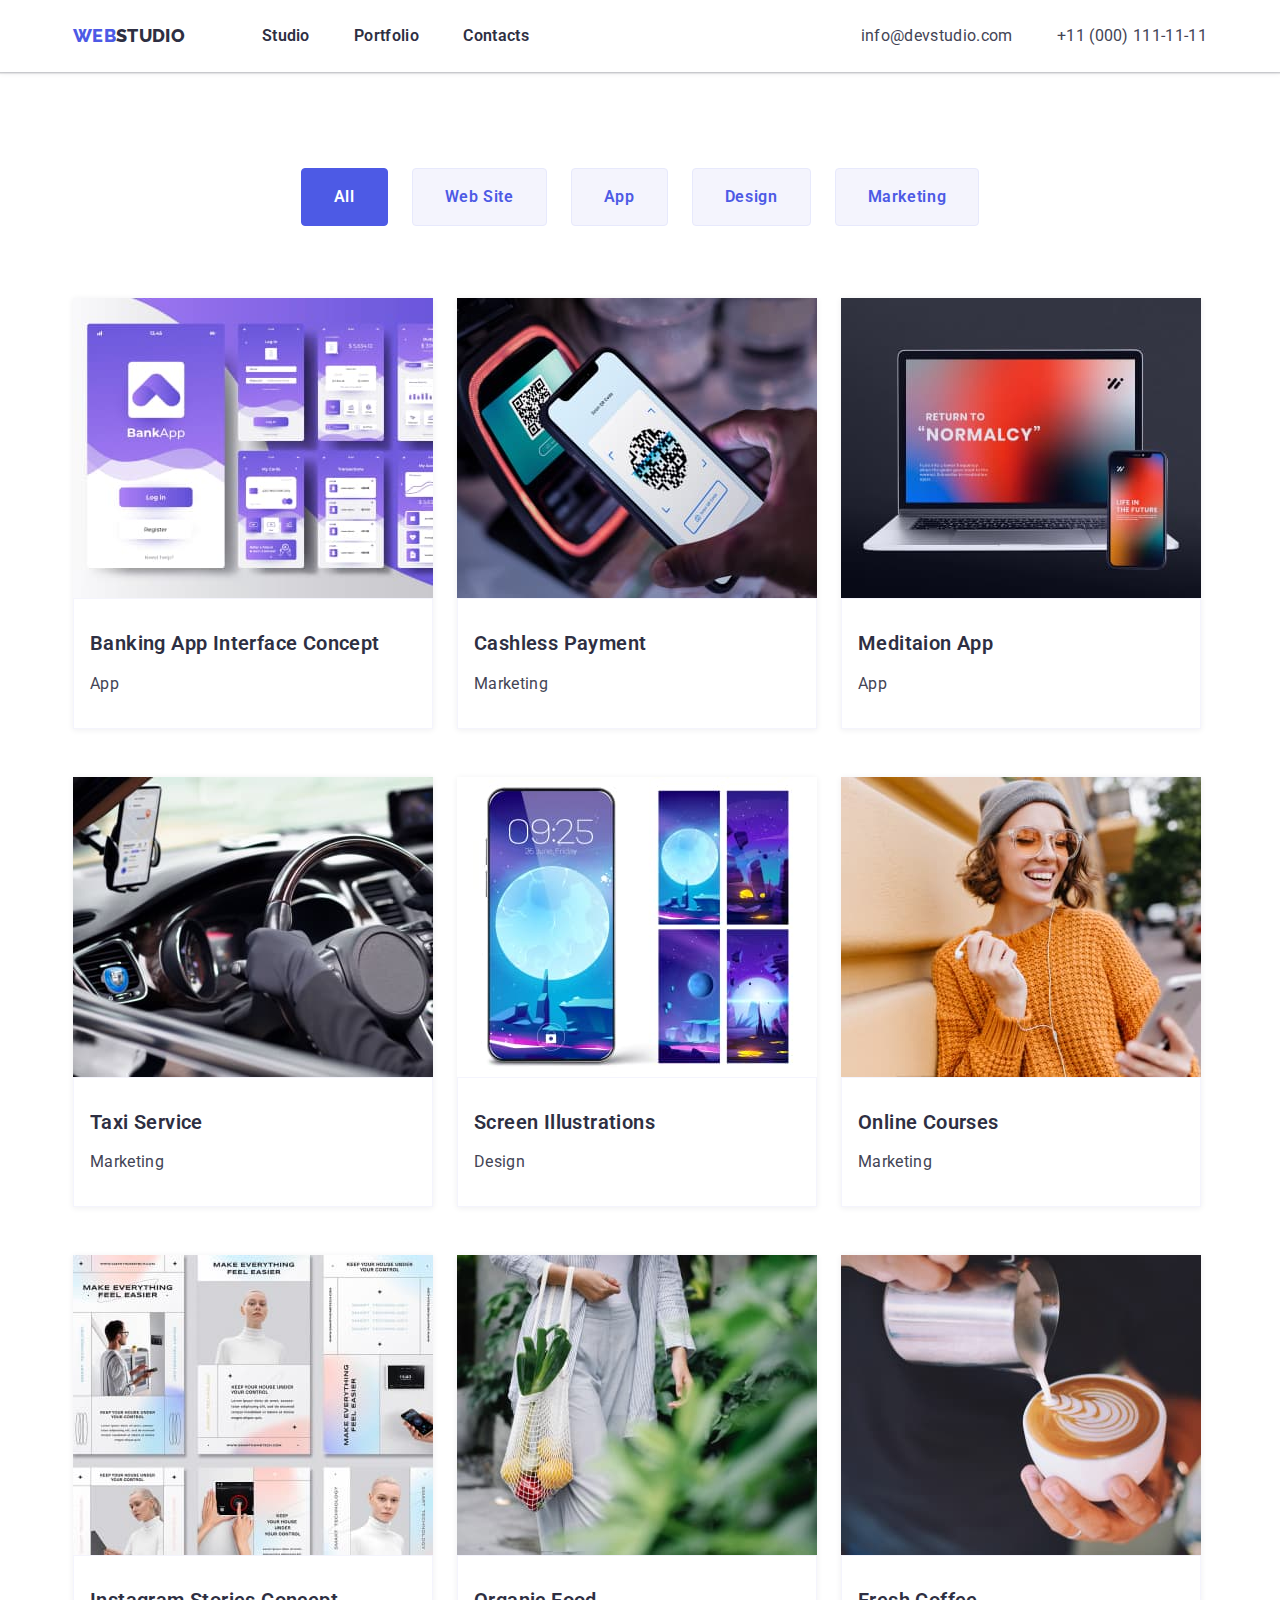
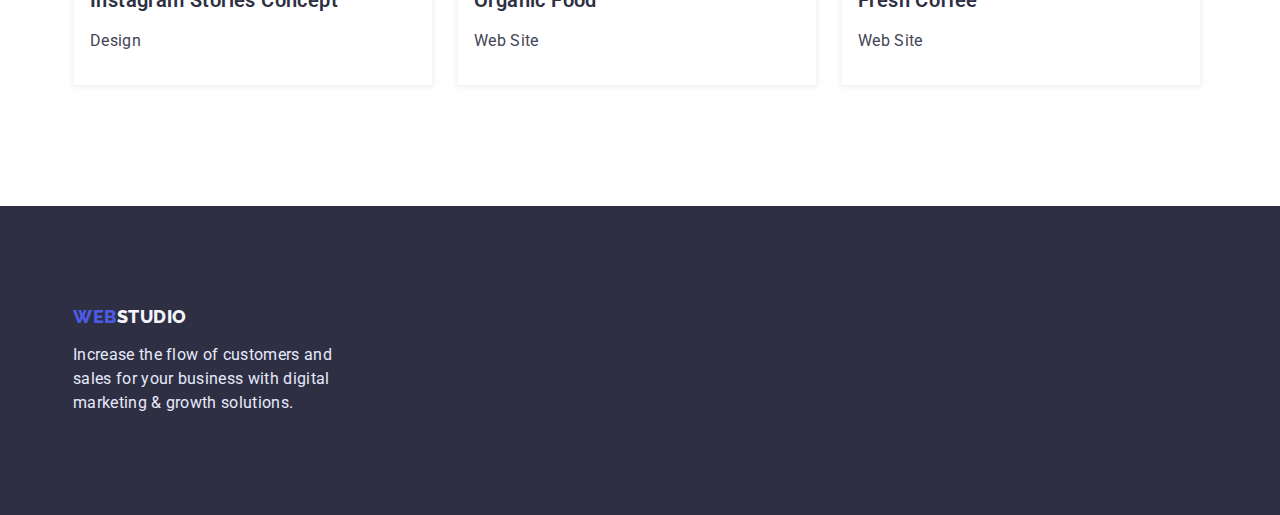
==== portfolio.html @ b6ad886c "Added HW_3" ====
<!DOCTYPE html>
<html lang="en">
  <head>
    <meta charset="utf-8"/>
    <meta content="IE=edge" http-equiv="X-UA-Compatible"/>
    <meta name="viewport" content="width=device-width, initial-scale=1.0"/>
    <title>Homework #2</title>
    <link rel="stylesheet" href="https://cdnjs.cloudflare.com/ajax/libs/modern-normalize/1.1.0/modern-normalize.min.css"/>
    <link rel="preconnect" href="https://fonts.googleapis.com"/>
    <link rel="preconnect" href="https://fonts.gstatic.com" crossorigin/>
    <link href="https://fonts.googleapis.com/css2?family=Raleway:wght@800&amp;family=Roboto:wght@400;500;700;900&amp;display=swap" rel="stylesheet"/>
    <link rel="stylesheet" href="css/styles.css"/>
  </head>
  <body class="page">
    <!-- START .header-->
    <header class="header">
      <div class="container container--header"><a class="header__logo" href="./index.html" title="Home page"><span>Web</span>Studio</a>
        <!-- START .nav-->
        <nav class="nav">
          <ul class="nav__list ls-reset">
            <li class="nav__item"><a class="nav__link" href="./index.html">Studio</a>
            </li>
            <li class="nav__item"><a class="nav__link" href="./portfolio.html">Portfolio</a>
            </li>
            <li class="nav__item"><a class="nav__link" href="#">Contacts</a>
            </li>
          </ul>
        </nav>
        <!-- END .nav-->
        <ul class="header__contacts">
          <li class="header__contacts-item"><a class="header__contacts-link" href="mailto:info@devstudio.com">info@devstudio.com</a>
          </li>
          <li class="header__contacts-item"><a class="header__contacts-link" href="tel:+110001111111">+11 (000) 111-11-11</a>
          </li>
        </ul>
      </div>
    </header>
    <!-- END .header-->
    <main>
      <div class="section pt-96">
        <div class="container">
          <h1 class="d-none">Portfolio</h1>
          <ul class="portfolio-filter">
            <li class="portfolio-filter__item">
              <button class="btn btn--light active" type="button">All
              </button>
            </li>
            <li class="portfolio-filter__item">
              <button class="btn btn--light" type="button">Web Site
              </button>
            </li>
            <li class="portfolio-filter__item">
              <button class="btn btn--light" type="button">App
              </button>
            </li>
            <li class="portfolio-filter__item">
              <button class="btn btn--light" type="button">Design
              </button>
            </li>
            <li class="portfolio-filter__item">
              <button class="btn btn--light" type="button">Marketing
              </button>
            </li>
          </ul>
          <!-- START .portfolio-->
          <ul class="portfolio row">
            <li class="portfolio__item col-4"><a class="portfolio__item-link" href="#"><img class="portfolio__item-view" src="images/portfolio-1.jpg" alt="Banking App Interface Concept" width="360" title=""/>
              <div class="portfolio__item-body">
                <h2 class="portfolio__item-title">Banking App Interface Concept
                </h2>
                <p class="portfolio__item-desc">App
                </p>
              </div></a>
            </li>
            <li class="portfolio__item col-4"><a class="portfolio__item-link" href="#"><img class="portfolio__item-view" src="images/portfolio-2.jpg" alt="Cashless Payment" width="360" title=""/>
              <div class="portfolio__item-body">
                <h2 class="portfolio__item-title">Cashless Payment
                </h2>
                <p class="portfolio__item-desc">Marketing
                </p>
              </div></a>
            </li>
            <li class="portfolio__item col-4"><a class="portfolio__item-link" href="#"><img class="portfolio__item-view" src="images/portfolio-3.jpg" alt="Meditaion App" width="360" title=""/>
              <div class="portfolio__item-body">
                <h2 class="portfolio__item-title">Meditaion App
                </h2>
                <p class="portfolio__item-desc">App
                </p>
              </div></a>
            </li>
            <li class="portfolio__item col-4"><a class="portfolio__item-link" href="#"><img class="portfolio__item-view" src="images/portfolio-4.jpg" alt="Taxi Service" width="360" title=""/>
              <div class="portfolio__item-body">
                <h2 class="portfolio__item-title">Taxi Service
                </h2>
                <p class="portfolio__item-desc">Marketing
                </p>
              </div></a>
            </li>
            <li class="portfolio__item col-4"><a class="portfolio__item-link" href="#"><img class="portfolio__item-view" src="images/portfolio-5.jpg" alt="Screen Illustrations" width="360" title=""/>
              <div class="portfolio__item-body">
                <h2 class="portfolio__item-title">Screen Illustrations
                </h2>
                <p class="portfolio__item-desc">Design
                </p>
              </div></a>
            </li>
            <li class="portfolio__item col-4"><a class="portfolio__item-link" href="#"><img class="portfolio__item-view" src="images/portfolio-6.jpg" alt="Online Courses" width="360" title=""/>
              <div class="portfolio__item-body">
                <h2 class="portfolio__item-title">Online Courses
                </h2>
                <p class="portfolio__item-desc">Marketing
                </p>
              </div></a>
            </li>
            <li class="portfolio__item col-4"><a class="portfolio__item-link" href="#"><img class="portfolio__item-view" src="images/portfolio-7.jpg" alt="Instagram Stories Concept" width="360" title=""/>
              <div class="portfolio__item-body">
                <h2 class="portfolio__item-title">Instagram Stories Concept
                </h2>
                <p class="portfolio__item-desc">Design
                </p>
              </div></a>
            </li>
            <li class="portfolio__item col-4"><a class="portfolio__item-link" href="#"><img class="portfolio__item-view" src="images/portfolio-8.jpg" alt="Organic Food" width="360" title=""/>
              <div class="portfolio__item-body">
                <h2 class="portfolio__item-title">Organic Food
                </h2>
                <p class="portfolio__item-desc">Web Site
                </p>
              </div></a>
            </li>
            <li class="portfolio__item col-4"><a class="portfolio__item-link" href="#"><img class="portfolio__item-view" src="images/portfolio-9.jpg" alt="Fresh Coffee" width="360" title=""/>
              <div class="portfolio__item-body">
                <h2 class="portfolio__item-title">Fresh Coffee
                </h2>
                <p class="portfolio__item-desc">Web Site
                </p>
              </div></a>
            </li>
          </ul>
          <!-- END .portfolio-->
        </div>
      </div>
    </main>
    <!-- START .footer-->
    <footer class="footer">
      <div class="container"><a class="footer__logo" href="/" title="Home page"><span>Web</span>Studio</a>
        <p class="footer__desc">Increase the flow of customers and sales for your business with digital marketing & growth solutions.
        </p>
      </div>
    </footer>
    <!-- END .footer-->
  </body>
</html>
---- css/styles.css ----
:root {
  --ff-base: "Roboto", sans-serif;
  --ff-second: "Raleway", sans-serif;
  --c-iris: #4D5AE5;
  --c-navy-blue: #2E2F42;
  --c-green: #31D0AA;
  --c-slate: #434455;
  --c-light-slate: #8E8F99;
  --c-cornflower: #E7E9FC;
  --c-cloud: #F4F4FD;
  --c-navy-blue-modal: rgba(46, 47, 66, 0.4);
  --gr-gutter: 24px;
}

/* base */

body {
  background-color: #fff;
  font-family: var(--ff-base);
  color: var(--c-slate);
  font-size: 16px;
  letter-spacing: 0.02em;
}

h1,
h2,
h3 {
  font-weight: 600;
  letter-spacing: 0.02em;
  margin-top: 0;
}

h1 {
  font-size: 56px;
  line-height: 1.07;
  margin-bottom: 48px;
}

h2 {
  font-size: 36px;
  line-height: 1.11;
}

h3 {
  font-size: 20px;
  line-height: 1.2;
}

p {
  font-size: 16px;
  line-height: 1.5;
  letter-spacing: 0.02em;
  color: var(--c-slate);
  margin-top: 0;
}

small {
  font-size: 12px;
  line-height: 1.33;
  letter-spacing: 4px;
}

b,
strong {
  font-weight: 600;
}

a {
  font-weight: 600;
  color: var(--c-iris);
}

img {
  display: inline-block;
  max-width: 100%;
}

button {
  cursor: pointer;
}

.container {
  max-width: 1158px;
  margin: 0 auto;
  padding-left: 12px;
  padding-right: 12px;
}

.container--header {
  display: -webkit-box;
  display: -ms-flexbox;
  display: flex;
  -webkit-box-align: center;
  -ms-flex-align: center;
  align-items: center;
}

.row {
  display: -webkit-box;
  display: -ms-flexbox;
  display: flex;
  -ms-flex-wrap: wrap;
  flex-wrap: wrap;
  margin-right: calc(-0.5 * var(--gr-gutter));
  margin-left: calc(-0.5 * var(--gr-gutter));
}

.col-3,
.col-4 {
  margin-right: calc(0.5 * var(--gr-gutter));
  margin-left: calc(0.5 * var(--gr-gutter));
}

.col-3 {
  -ms-flex-preferred-size: calc(25% - var(--gr-gutter));
  flex-basis: calc(25% - var(--gr-gutter));
}

.col-4 {
  width: calc(33.3333333333% - var(--gr-gutter));
}

.section {
  padding: 120px 0;
}

.section--hero {
  background-color: #2E2F42;
  color: #fff;
  text-align: center;
  padding: 192px 0;
}

.section--accent {
  background-color: var(--c-cloud);
}

.section__title {
  text-align: center;
  margin-bottom: 72px;
}

/* .btn */

.btn {
  color: #fff;
  font-weight: 600;
  background-color: var(--c-iris);
  border: 1px solid transparent;
  letter-spacing: 0.04em;
  font-family: inherit;
  font-size: 16px;
  line-height: 1.5;
  display: inline-block;
  padding: 16px 32px;
  border-radius: 4px;
}

.btn:hover {
  background-color: #404BBF;
  border-color: #404BBF;
}

.btn--light {
  background-color: var(--c-cloud);
  border-color: var(--c-cornflower);
  color: var(--c-iris);
}

.btn--light:hover,
.btn--light:focus,
.btn--light.active {
  color: #fff;
  border-color: var(--c-iris);
  background-color: var(--c-iris);
}

/* doing */

.doing__list {
  margin-top: 0;
  margin-bottom: 120px;
  padding: 0;
  display: -webkit-box;
  display: -ms-flexbox;
  display: flex;
  list-style: none;
}

/* .footer */

.footer {
  background-color: #2E2F42;
  padding: 100px 0;
}

.footer p {
  color: var(--c-cornflower);
  margin-bottom: 0;
}

.footer__logo {
  color: #F4F4FD;
  font-family: var(--ff-second);
  font-size: 18px;
  line-height: 1.17;
  text-decoration: none;
  font-weight: 800;
  text-transform: uppercase;
  letter-spacing: 0.03em;
  margin-bottom: 16px;
  display: inline-block;
}

.footer__logo span {
  color: var(--c-iris);
}

.footer__desc {
  max-width: 264px;
}

/* .header */

.header {
  padding: 24px 0;
  -webkit-box-shadow: 0px 2px 1px rgba(46, 47, 66, 0.08), 0px 1px 1px rgba(46, 47, 66, 0.16), 0px 1px 6px rgba(46, 47, 66, 0.08);
  box-shadow: 0px 2px 1px rgba(46, 47, 66, 0.08), 0px 1px 1px rgba(46, 47, 66, 0.16), 0px 1px 6px rgba(46, 47, 66, 0.08);
}

.header__logo {
  font-family: var(--ff-second);
  text-decoration: none;
  color: var(--c-navy-blue);
  font-size: 18px;
  line-height: 1.33;
  font-weight: 800;
  text-transform: uppercase;
  margin-right: 77px;
}

.header__logo span {
  color: var(--c-iris);
}

.header__contacts {
  list-style: none;
  padding: 0;
  margin: 0 0 0 auto;
}

.header__contacts-item {
  display: inline-block;
  margin-right: 40px;
}

.header__contacts-item:last-child {
  margin-right: 0;
}

.header__contacts-link {
  color: var(--c-slate);
  text-decoration: none;
  font-weight: 400;
  letter-spacing: 0.02em;
}

.header__contacts-link:hover,
.header__contacts-link:focus {
  color: var(--c-iris);
  outline: none;
}

/* .nav */

.nav__item {
  display: inline-block;
  margin-right: 40px;
}

.nav__item:last-child {
  margin-right: 0;
}

.nav__link {
  color: var(--c-navy-blue);
  text-decoration: none;
  font-weight: 600;
  letter-spacing: 0.02em;
}

.nav__link:hover {
  color: var(--c-slate);
}

.nav__link:focus,
.nav__link:active {
  color: var(--c-iris);
  outline: none;
}

/* .portfolio-filter */

.portfolio-filter {
  display: -webkit-box;
  display: -ms-flexbox;
  display: flex;
  -webkit-box-pack: center;
  -ms-flex-pack: center;
  justify-content: center;
  padding: 0;
  margin: 0 0 72px;
  list-style: none;
}

.portfolio-filter__item {
  margin-right: 24px;
}

.portfolio-filter__item:last-child {
  margin-right: 0;
}

/* .portfolio */

.portfolio {
  list-style: none;
  padding: 0;
  margin-top: 0;
  margin-bottom: 0;
}

.portfolio__item {
  margin-bottom: 48px;
  background-color: #fff;
  -ms-flex-preferred-size: 360px;
  flex-basis: 360px;
  -webkit-box-shadow: 0px 1px 6px rgba(46, 47, 66, 0.08);
  box-shadow: 0px 1px 6px rgba(46, 47, 66, 0.08);
}

.portfolio__item:nth-last-child(-n+3) {
  margin-bottom: 0;
}

.portfolio__item-link {
  text-decoration: none;
  color: var(--c-slate);
  font-weight: 400;
}

.portfolio__item-view {
  display: block;
}

.portfolio__item-body {
  padding: 32px 16px;
  border: 0.5px solid #F4F4FD;
}

.portfolio__item-title {
  color: var(--c-navy-blue);
  font-size: 20px;
  line-height: 1.2;
}

.portfolio__item-desc {
  margin-bottom: 0;
}

/* .team */

.team__item {
  text-align: center;
  background-color: #fff;
  max-width: 264px;
}

.team__item-view {
  display: block;
  margin-bottom: 32px;
}

.team__item-body {
  padding: 0 16px 32px;
}

.team__item-title {
  color: var(--c-navy-blue);
  line-height: 1.2;
  letter-spacing: 0.02em;
  margin-bottom: 8px;
}

.team__item-desc {
  margin-bottom: 0;
}

/* .helpers */

.ls-reset {
  padding: 0;
  margin-top: 0;
  margin-bottom: 0;
  list-style: none;
}

.pt-96 {
  padding-top: 96px;
}

.d-none {
  display: none;
}
/*# sourceMappingURL=[data-uri] */
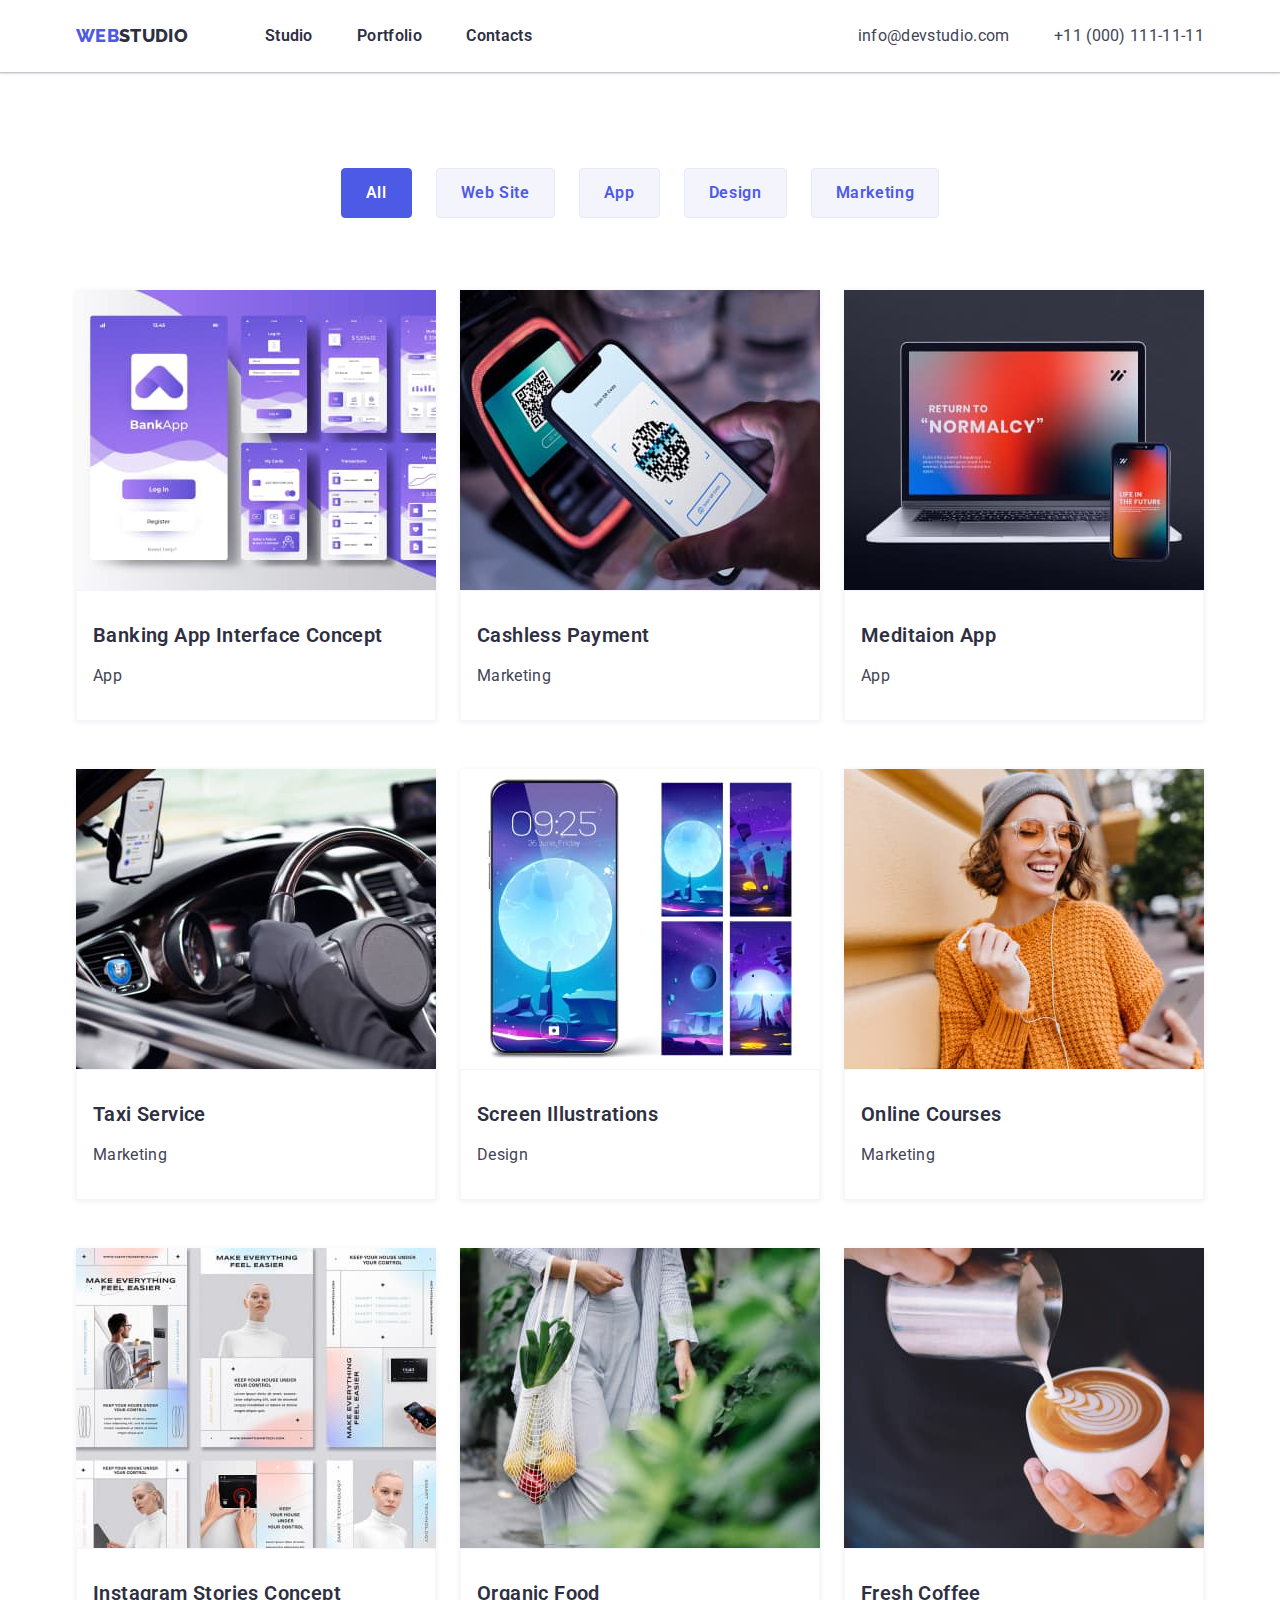
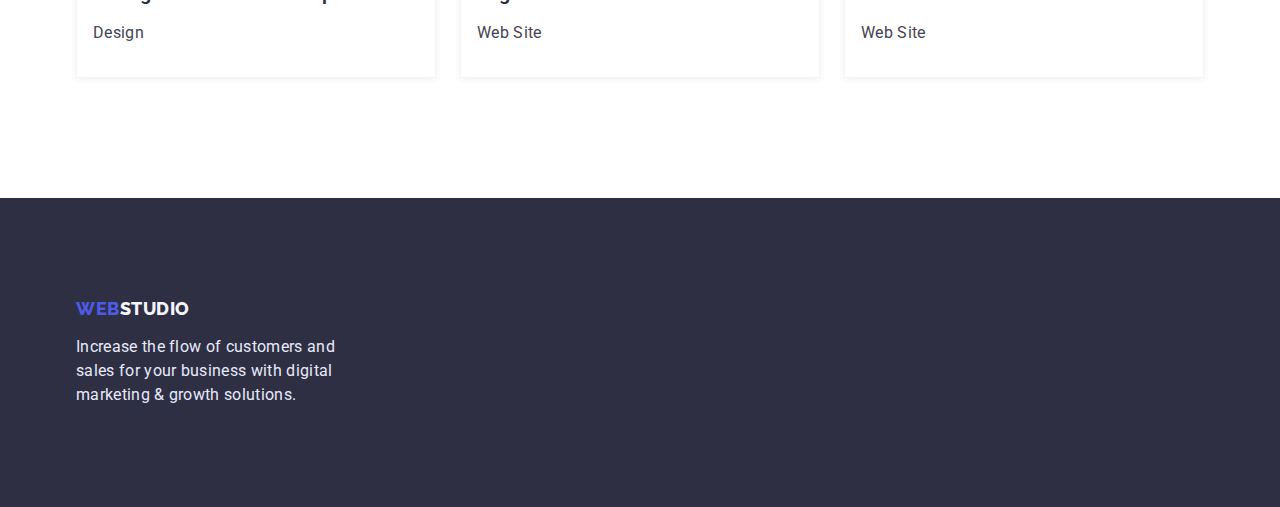
==== commit 6ae8c7a0: "HW_3 Fix #1" ====
--- a/portfolio.html
+++ b/portfolio.html
@@ -17,7 +17,7 @@
       <div class="container container--header"><a class="header__logo" href="./index.html" title="Home page"><span>Web</span>Studio</a>
         <!-- START .nav-->
         <nav class="nav">
-          <ul class="nav__list ls-reset">
+          <ul class="nav__list list-reset">
             <li class="nav__item"><a class="nav__link" href="./index.html">Studio</a>
             </li>
             <li class="nav__item"><a class="nav__link" href="./portfolio.html">Portfolio</a>
@@ -37,34 +37,35 @@
     </header>
     <!-- END .header-->
     <main>
-      <div class="section pt-96">
+      <section class="section section--portfolio">
         <div class="container">
-          <h1 class="d-none">Portfolio</h1>
+          <h1 class="page__title page__title--hidden">Portfolio
+          </h1>
           <ul class="portfolio-filter">
             <li class="portfolio-filter__item">
-              <button class="btn btn--light active" type="button">All
+              <button class="btn btn--light btn--small active" type="button">All
               </button>
             </li>
             <li class="portfolio-filter__item">
-              <button class="btn btn--light" type="button">Web Site
+              <button class="btn btn--light btn--small" type="button">Web Site
               </button>
             </li>
             <li class="portfolio-filter__item">
-              <button class="btn btn--light" type="button">App
+              <button class="btn btn--light btn--small" type="button">App
               </button>
             </li>
             <li class="portfolio-filter__item">
-              <button class="btn btn--light" type="button">Design
+              <button class="btn btn--light btn--small" type="button">Design
               </button>
             </li>
             <li class="portfolio-filter__item">
-              <button class="btn btn--light" type="button">Marketing
+              <button class="btn btn--light btn--small" type="button">Marketing
               </button>
             </li>
           </ul>
           <!-- START .portfolio-->
-          <ul class="portfolio row">
-            <li class="portfolio__item col-4"><a class="portfolio__item-link" href="#"><img class="portfolio__item-view" src="images/portfolio-1.jpg" alt="Banking App Interface Concept" width="360" title=""/>
+          <ul class="portfolio">
+            <li class="portfolio__item"><a class="portfolio__item-link" href="#"><img class="portfolio__item-view" src="images/portfolio-1.jpg" alt="Banking App Interface Concept" width="360" title=""/>
               <div class="portfolio__item-body">
                 <h2 class="portfolio__item-title">Banking App Interface Concept
                 </h2>
@@ -72,7 +73,7 @@
                 </p>
               </div></a>
             </li>
-            <li class="portfolio__item col-4"><a class="portfolio__item-link" href="#"><img class="portfolio__item-view" src="images/portfolio-2.jpg" alt="Cashless Payment" width="360" title=""/>
+            <li class="portfolio__item"><a class="portfolio__item-link" href="#"><img class="portfolio__item-view" src="images/portfolio-2.jpg" alt="Cashless Payment" width="360" title=""/>
               <div class="portfolio__item-body">
                 <h2 class="portfolio__item-title">Cashless Payment
                 </h2>
@@ -80,7 +81,7 @@
                 </p>
               </div></a>
             </li>
-            <li class="portfolio__item col-4"><a class="portfolio__item-link" href="#"><img class="portfolio__item-view" src="images/portfolio-3.jpg" alt="Meditaion App" width="360" title=""/>
+            <li class="portfolio__item"><a class="portfolio__item-link" href="#"><img class="portfolio__item-view" src="images/portfolio-3.jpg" alt="Meditaion App" width="360" title=""/>
               <div class="portfolio__item-body">
                 <h2 class="portfolio__item-title">Meditaion App
                 </h2>
@@ -88,7 +89,7 @@
                 </p>
               </div></a>
             </li>
-            <li class="portfolio__item col-4"><a class="portfolio__item-link" href="#"><img class="portfolio__item-view" src="images/portfolio-4.jpg" alt="Taxi Service" width="360" title=""/>
+            <li class="portfolio__item"><a class="portfolio__item-link" href="#"><img class="portfolio__item-view" src="images/portfolio-4.jpg" alt="Taxi Service" width="360" title=""/>
               <div class="portfolio__item-body">
                 <h2 class="portfolio__item-title">Taxi Service
                 </h2>
@@ -96,7 +97,7 @@
                 </p>
               </div></a>
             </li>
-            <li class="portfolio__item col-4"><a class="portfolio__item-link" href="#"><img class="portfolio__item-view" src="images/portfolio-5.jpg" alt="Screen Illustrations" width="360" title=""/>
+            <li class="portfolio__item"><a class="portfolio__item-link" href="#"><img class="portfolio__item-view" src="images/portfolio-5.jpg" alt="Screen Illustrations" width="360" title=""/>
               <div class="portfolio__item-body">
                 <h2 class="portfolio__item-title">Screen Illustrations
                 </h2>
@@ -104,7 +105,7 @@
                 </p>
               </div></a>
             </li>
-            <li class="portfolio__item col-4"><a class="portfolio__item-link" href="#"><img class="portfolio__item-view" src="images/portfolio-6.jpg" alt="Online Courses" width="360" title=""/>
+            <li class="portfolio__item"><a class="portfolio__item-link" href="#"><img class="portfolio__item-view" src="images/portfolio-6.jpg" alt="Online Courses" width="360" title=""/>
               <div class="portfolio__item-body">
                 <h2 class="portfolio__item-title">Online Courses
                 </h2>
@@ -112,7 +113,7 @@
                 </p>
               </div></a>
             </li>
-            <li class="portfolio__item col-4"><a class="portfolio__item-link" href="#"><img class="portfolio__item-view" src="images/portfolio-7.jpg" alt="Instagram Stories Concept" width="360" title=""/>
+            <li class="portfolio__item"><a class="portfolio__item-link" href="#"><img class="portfolio__item-view" src="images/portfolio-7.jpg" alt="Instagram Stories Concept" width="360" title=""/>
               <div class="portfolio__item-body">
                 <h2 class="portfolio__item-title">Instagram Stories Concept
                 </h2>
@@ -120,7 +121,7 @@
                 </p>
               </div></a>
             </li>
-            <li class="portfolio__item col-4"><a class="portfolio__item-link" href="#"><img class="portfolio__item-view" src="images/portfolio-8.jpg" alt="Organic Food" width="360" title=""/>
+            <li class="portfolio__item"><a class="portfolio__item-link" href="#"><img class="portfolio__item-view" src="images/portfolio-8.jpg" alt="Organic Food" width="360" title=""/>
               <div class="portfolio__item-body">
                 <h2 class="portfolio__item-title">Organic Food
                 </h2>
@@ -128,7 +129,7 @@
                 </p>
               </div></a>
             </li>
-            <li class="portfolio__item col-4"><a class="portfolio__item-link" href="#"><img class="portfolio__item-view" src="images/portfolio-9.jpg" alt="Fresh Coffee" width="360" title=""/>
+            <li class="portfolio__item"><a class="portfolio__item-link" href="#"><img class="portfolio__item-view" src="images/portfolio-9.jpg" alt="Fresh Coffee" width="360" title=""/>
               <div class="portfolio__item-body">
                 <h2 class="portfolio__item-title">Fresh Coffee
                 </h2>
@@ -139,7 +140,7 @@
           </ul>
           <!-- END .portfolio-->
         </div>
-      </div>
+      </section>
     </main>
     <!-- START .footer-->
     <footer class="footer">
--- a/css/styles.css
+++ b/css/styles.css
@@ -82,8 +82,8 @@
 .container {
   max-width: 1158px;
   margin: 0 auto;
-  padding-left: 12px;
-  padding-right: 12px;
+  padding-left: 15px;
+  padding-right: 15px;
 }
 
 .container--header {
@@ -95,29 +95,8 @@
   align-items: center;
 }
 
-.row {
-  display: -webkit-box;
-  display: -ms-flexbox;
-  display: flex;
-  -ms-flex-wrap: wrap;
-  flex-wrap: wrap;
-  margin-right: calc(-0.5 * var(--gr-gutter));
-  margin-left: calc(-0.5 * var(--gr-gutter));
-}
-
-.col-3,
-.col-4 {
-  margin-right: calc(0.5 * var(--gr-gutter));
-  margin-left: calc(0.5 * var(--gr-gutter));
-}
-
-.col-3 {
-  -ms-flex-preferred-size: calc(25% - var(--gr-gutter));
-  flex-basis: calc(25% - var(--gr-gutter));
-}
-
-.col-4 {
-  width: calc(33.3333333333% - var(--gr-gutter));
+.page__title--hidden {
+  display: none;
 }
 
 .section {
@@ -135,9 +114,48 @@
   background-color: var(--c-cloud);
 }
 
+.section--bottom-null {
+  padding-bottom: 0;
+}
+
+.section--portfolio {
+  padding-top: 96px;
+}
+
 .section__title {
   text-align: center;
   margin-bottom: 72px;
+}
+
+.section__title--hidden {
+  display: none;
+}
+
+/* .benefits */
+
+.benefits {
+  display: -webkit-box;
+  display: -ms-flexbox;
+  display: flex;
+}
+
+.benefits__item {
+  -ms-flex-preferred-size: calc((100% - 3 * var(--gr-gutter)) / 4);
+  flex-basis: calc((100% - 3 * var(--gr-gutter)) / 4);
+  margin-right: var(--gr-gutter);
+}
+
+.benefits__item:nth-child(4n+4) {
+  margin-right: 0;
+}
+
+.benefits__title {
+  color: var(--c-navy-blue);
+  margin-bottom: 8px;
+}
+
+.benefits__desc {
+  margin-bottom: 0;
 }
 
 /* .btn */
@@ -161,6 +179,10 @@
   border-color: #404BBF;
 }
 
+.btn--small {
+  padding: 12px 24px;
+}
+
 .btn--light {
   background-color: var(--c-cloud);
   border-color: var(--c-cornflower);
@@ -177,14 +199,26 @@
 
 /* doing */
 
-.doing__list {
-  margin-top: 0;
-  margin-bottom: 120px;
-  padding: 0;
-  display: -webkit-box;
-  display: -ms-flexbox;
-  display: flex;
-  list-style: none;
+.doing {
+  display: -webkit-box;
+  display: -ms-flexbox;
+  display: flex;
+  -ms-flex-wrap: wrap;
+  flex-wrap: wrap;
+}
+
+.doing__item {
+  margin-right: 24px;
+  -ms-flex-preferred-size: calc((100% - 2 * var(--gr-gutter)) / 3);
+  flex-basis: calc((100% - 2 * var(--gr-gutter)) / 3);
+}
+
+.doing__item:nth-child(3n+3) {
+  margin-right: 0;
+}
+
+.doing__img {
+  display: block;
 }
 
 /* .footer */
@@ -223,7 +257,6 @@
 /* .header */
 
 .header {
-  padding: 24px 0;
   -webkit-box-shadow: 0px 2px 1px rgba(46, 47, 66, 0.08), 0px 1px 1px rgba(46, 47, 66, 0.16), 0px 1px 6px rgba(46, 47, 66, 0.08);
   box-shadow: 0px 2px 1px rgba(46, 47, 66, 0.08), 0px 1px 1px rgba(46, 47, 66, 0.16), 0px 1px 6px rgba(46, 47, 66, 0.08);
 }
@@ -287,6 +320,8 @@
   text-decoration: none;
   font-weight: 600;
   letter-spacing: 0.02em;
+  display: inline-block;
+  padding: 27px 0;
 }
 
 .nav__link:hover {
@@ -328,15 +363,25 @@
   padding: 0;
   margin-top: 0;
   margin-bottom: 0;
+  display: -webkit-box;
+  display: -ms-flexbox;
+  display: flex;
+  -ms-flex-wrap: wrap;
+  flex-wrap: wrap;
 }
 
 .portfolio__item {
   margin-bottom: 48px;
   background-color: #fff;
-  -ms-flex-preferred-size: 360px;
-  flex-basis: 360px;
+  -ms-flex-preferred-size: calc((100% - 2 * var(--gr-gutter)) / 3);
+  flex-basis: calc((100% - 2 * var(--gr-gutter)) / 3);
+  margin-right: 24px;
   -webkit-box-shadow: 0px 1px 6px rgba(46, 47, 66, 0.08);
   box-shadow: 0px 1px 6px rgba(46, 47, 66, 0.08);
+}
+
+.portfolio__item:nth-child(3n+3) {
+  margin-right: 0;
 }
 
 .portfolio__item:nth-last-child(-n+3) {
@@ -370,19 +415,32 @@
 
 /* .team */
 
+.team {
+  display: -webkit-box;
+  display: -ms-flexbox;
+  display: flex;
+  -ms-flex-wrap: wrap;
+  flex-wrap: wrap;
+}
+
 .team__item {
   text-align: center;
   background-color: #fff;
-  max-width: 264px;
+  -ms-flex-preferred-size: calc((100% - 3 * var(--gr-gutter)) / 4);
+  flex-basis: calc((100% - 3 * var(--gr-gutter)) / 4);
+  margin-right: 24px;
+}
+
+.team__item:nth-child(4n+4) {
+  margin-right: 0;
 }
 
 .team__item-view {
   display: block;
-  margin-bottom: 32px;
 }
 
 .team__item-body {
-  padding: 0 16px 32px;
+  padding: 32px 16px;
 }
 
 .team__item-title {
@@ -398,18 +456,9 @@
 
 /* .helpers */
 
-.ls-reset {
+.list-reset {
   padding: 0;
   margin-top: 0;
   margin-bottom: 0;
   list-style: none;
 }
-
-.pt-96 {
-  padding-top: 96px;
-}
-
-.d-none {
-  display: none;
-}
-/*# sourceMappingURL=[data-uri] */
